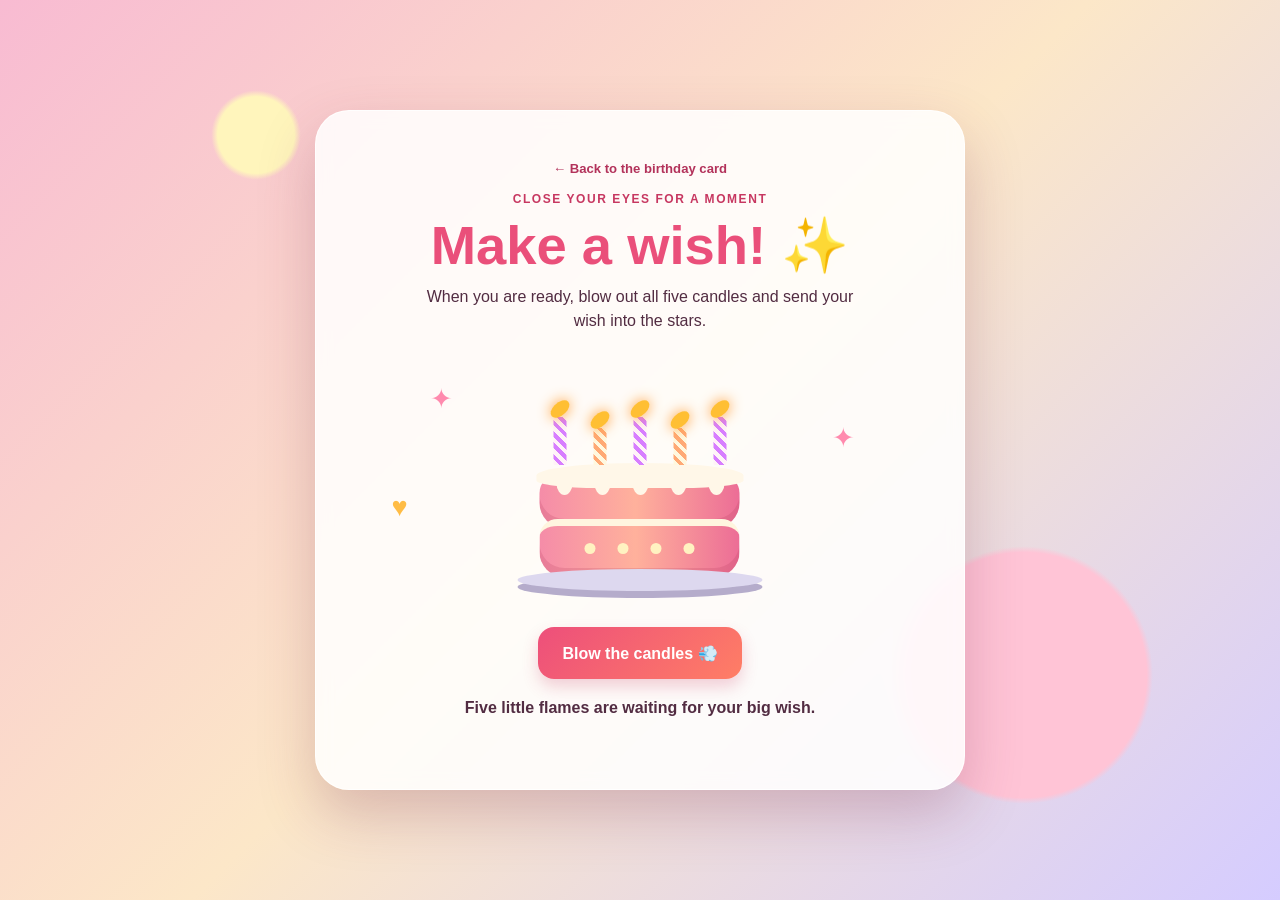
==== cake.html @ 5fec049e "Add birthday website" ====
<!DOCTYPE html>
<html lang="en">
<head>
    <meta charset="UTF-8">
    <meta name="viewport" content="width=device-width, initial-scale=1.0">
    <title>Make a Birthday Wish ✨</title>
    <link rel="stylesheet" href="cake.css">
</head>
<body>
    <main class="wish-card" aria-labelledby="wish-title">
        <a class="back-link" href="index.html">← Back to the birthday card</a>
        <p class="eyebrow">Close your eyes for a moment</p>
        <h1 id="wish-title">Make a wish! <span>✨</span></h1>
        <p class="instruction">When you are ready, blow out all five candles and send your wish into the stars.</p>

        <div class="cake-scene" aria-label="A birthday cake with five lit candles">
            <div class="spark spark-one">✦</div><div class="spark spark-two">✦</div><div class="spark spark-three">♥</div>
            <div class="birthday-cake" id="birthdayCake">
                <div class="candles" aria-hidden="true">
                    <div class="candle candle-one"><i class="flame"></i></div>
                    <div class="candle candle-two"><i class="flame"></i></div>
                    <div class="candle candle-three"><i class="flame"></i></div>
                    <div class="candle candle-four"><i class="flame"></i></div>
                    <div class="candle candle-five"><i class="flame"></i></div>
                </div>
                <div class="frosting"><span></span><span></span><span></span><span></span><span></span></div>
                <div class="cake-layer top-layer"></div>
                <div class="cake-layer bottom-layer"><i></i><i></i><i></i><i></i></div>
                <div class="plate"></div>
            </div>
            <div class="smoke" aria-hidden="true"><i></i><i></i><i></i><i></i><i></i></div>
        </div>

        <button id="blowButton" type="button">Blow the candles 💨</button>
        <p class="wish-message" id="wishMessage" aria-live="polite">Five little flames are waiting for your big wish.</p>
        <button id="againButton" class="again-button" type="button" hidden>Light them again 🔥</button>
    </main>
    <div class="confetti" id="confetti" aria-hidden="true"></div>
    <script src="cake.js"></script>
</body>
</html>
---- cake.css ----
:root { --rose:#ea4f7a; --berry:#ae2852; --cream:#fffaf2; --chocolate:#8f4d55; --ink:#522c42; }
* { box-sizing:border-box; }
body { min-height:100vh; margin:0; display:grid; place-items:center; padding:28px 16px; overflow:hidden; color:var(--ink); font-family:"Trebuchet MS",Arial,sans-serif; background:radial-gradient(circle at 20% 15%,#fff5bc 0 3%,transparent 3.5%),radial-gradient(circle at 80% 75%,#ffc4d6 0 10%,transparent 10.5%),linear-gradient(135deg,#f8bbd2,#fce7c8 50%,#d5ccff); }
.wish-card { position:relative; z-index:2; width:min(100%,650px); padding:clamp(28px,6vw,48px); border:1px solid rgba(255,255,255,.85); border-radius:34px; text-align:center; background:rgba(255,255,255,.86); box-shadow:0 24px 55px rgba(123,45,79,.25); backdrop-filter:blur(8px); animation:arrive .7s cubic-bezier(.2,.8,.2,1) both; }.back-link { display:inline-block; margin-bottom:16px; color:#b3325b; font-size:.82rem; font-weight:700; text-decoration:none; }.back-link:hover { text-decoration:underline; }.eyebrow { margin:0; color:#c73761; font-size:.75rem; font-weight:700; letter-spacing:.13em; text-transform:uppercase; }h1 { margin:8px 0; color:var(--rose); font-size:clamp(2rem,8vw,3.4rem); }h1 span { display:inline-block; animation:twinkle 1.4s ease-in-out infinite alternate; }.instruction { max-width:440px; margin:0 auto; line-height:1.5; }
.cake-scene { position:relative; height:290px; margin:4px auto 0; }.birthday-cake { position:absolute; left:50%; bottom:31px; width:245px; height:205px; transform:translateX(-50%); animation:cake-dance 3.2s ease-in-out infinite; }.cake-layer { position:absolute; left:22px; width:200px; border-radius:18px 18px 25px 25px; background:linear-gradient(90deg,#f58ca8,#ffb19c 48%,#ec6d96); box-shadow:inset 0 -9px rgba(173,50,85,.18); }.top-layer { bottom:68px; height:53px; }.bottom-layer { bottom:19px; height:58px; border-top:7px solid #fff5df; }.bottom-layer i { display:inline-block; width:11px; height:11px; margin:17px 11px; border-radius:50%; background:#fff2c1; }.frosting { position:absolute; z-index:2; bottom:108px; left:19px; width:207px; height:25px; border-radius:50% 50% 30% 30%; background:#fff7e8; }.frosting span { display:inline-block; width:16px; height:24px; margin:8px 11px; border-radius:0 0 50% 50%; background:#fff7e8; }.plate { position:absolute; bottom:5px; left:0; width:245px; height:22px; border-radius:50%; background:#ddd8ef; box-shadow:0 7px 0 #b5accb; }.candles { position:absolute; z-index:3; bottom:131px; left:22px; width:200px; display:flex; justify-content:space-around; align-items:end; }.candle { position:relative; width:13px; height:48px; border-radius:4px 4px 1px 1px; background:repeating-linear-gradient(45deg,#fff3f7,#fff3f7 4px,#d77eff 4px,#d77eff 8px); }.candle:nth-child(even) { height:37px; background:repeating-linear-gradient(45deg,#fff8df,#fff8df 4px,#ffa975 4px,#ffa975 8px); }.flame { position:absolute; left:0; bottom:45px; width:13px; height:22px; border-radius:55% 45% 55% 45%; background:#ffbf33; box-shadow:0 0 14px #ff982d; transform:rotate(45deg); animation:flicker .65s ease-in-out infinite alternate; }.candle:nth-child(even) .flame { bottom:34px; animation-delay:-.3s; }.smoke { position:absolute; left:50%; bottom:204px; z-index:4; width:200px; transform:translateX(-50%); opacity:0; }.smoke i { position:absolute; width:12px; height:18px; border-radius:50%; border:3px solid rgba(100,100,115,.4); }.smoke i:nth-child(1) { left:26px; }.smoke i:nth-child(2) { left:64px; animation-delay:.12s; }.smoke i:nth-child(3) { left:101px; animation-delay:.25s; }.smoke i:nth-child(4) { left:140px; animation-delay:.05s; }.smoke i:nth-child(5) { left:174px; animation-delay:.2s; }
button { min-height:52px; padding:12px 24px; border:0; border-radius:16px; color:#fff; font:700 1rem "Trebuchet MS",Arial,sans-serif; cursor:pointer; background:linear-gradient(135deg,#ed4f7b,#ff7e65); box-shadow:0 8px 16px rgba(197,55,96,.23); transition:transform .2s,box-shadow .2s; }button:hover { transform:translateY(-3px) scale(1.02); box-shadow:0 11px 20px rgba(197,55,96,.3); }button:focus-visible { outline:3px solid #6950c5; outline-offset:3px; }.wish-message { min-height:45px; margin:17px 0 0; font-weight:700; line-height:1.45; }.again-button { margin-top:4px; color:#b1315a; background:#ffe4ec; box-shadow:none; }.again-button:hover { box-shadow:none; }
.spark { position:absolute; z-index:1; color:#ff8aae; font-size:1.7rem; animation:twinkle 1.4s ease-in-out infinite alternate; }.spark-one { top:46px; left:12%; }.spark-two { top:85px; right:11%; animation-delay:-.6s; }.spark-three { top:154px; left:5%; color:#ffbc45; animation-delay:-1s; }.cake-scene.blown .flame { opacity:0; transform:rotate(45deg) scale(.1); transition:opacity .3s,transform .35s; animation:none; }.cake-scene.blown .smoke { opacity:1; }.cake-scene.blown .smoke i { animation:smoke 1.5s ease-out forwards; }.cake-scene.blown .birthday-cake { animation:happy-cake .43s ease-in-out 4; }
.confetti { position:fixed; inset:0; z-index:5; overflow:hidden; pointer-events:none; }.piece { position:absolute; top:-20px; width:10px; height:17px; border-radius:2px; animation:fall 2.1s linear forwards; }
@keyframes arrive { from { opacity:0; transform:translateY(24px) scale(.97); } to { opacity:1; transform:none; } }@keyframes flicker { to { transform:rotate(39deg) scale(.82,1.14); } }@keyframes cake-dance { 50% { transform:translateX(-50%) translateY(-7px) rotate(1deg); } }@keyframes happy-cake { 50% { transform:translateX(-50%) translateY(-19px) rotate(-2deg) scale(1.06); } }@keyframes twinkle { to { transform:scale(1.4) rotate(20deg); opacity:.45; } }@keyframes smoke { to { transform:translateY(-76px) translateX(18px) scale(1.7); opacity:0; } }@keyframes fall { to { transform:translate(var(--drift),110vh) rotate(700deg); opacity:0; } }
@media (max-width:480px) { .wish-card { border-radius:25px; }.cake-scene { transform:scale(.85); margin:-16px auto -10px; }.instruction { font-size:.94rem; } }@media (prefers-reduced-motion:reduce) { *,*::before,*::after { animation-duration:.01ms!important; transition-duration:.01ms!important; } }
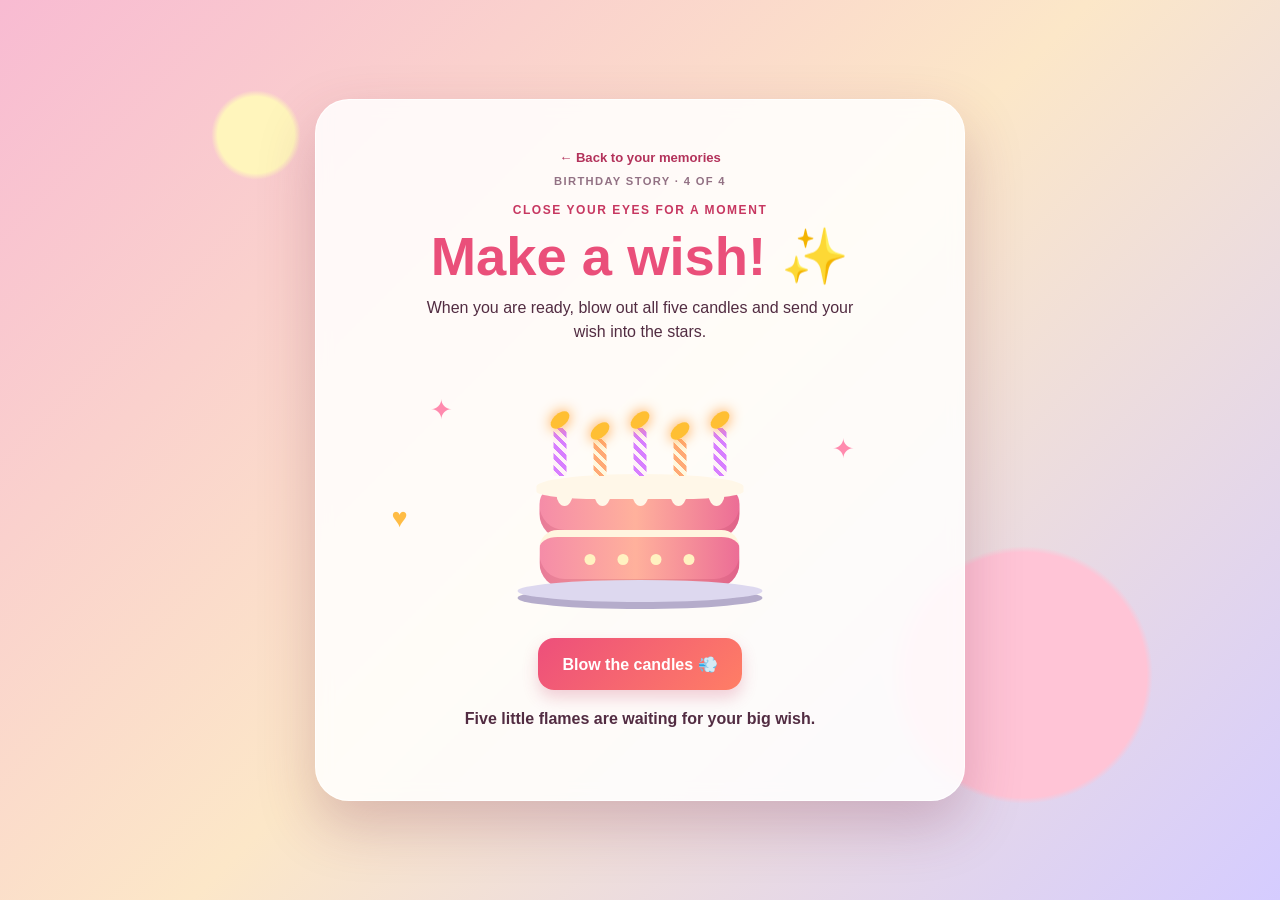
==== commit 713722b9: "Add memories and wishes pages" ====
--- a/cake.html
+++ b/cake.html
@@ -8,7 +8,8 @@
 </head>
 <body>
     <main class="wish-card" aria-labelledby="wish-title">
-        <a class="back-link" href="index.html">← Back to the birthday card</a>
+        <a class="back-link" href="memories.html">← Back to your memories</a>
+        <p class="story-step">Birthday story · 4 of 4</p>
         <p class="eyebrow">Close your eyes for a moment</p>
         <h1 id="wish-title">Make a wish! <span>✨</span></h1>
         <p class="instruction">When you are ready, blow out all five candles and send your wish into the stars.</p>
--- a/cake.css
+++ b/cake.css
@@ -1,7 +1,7 @@
 :root { --rose:#ea4f7a; --berry:#ae2852; --cream:#fffaf2; --chocolate:#8f4d55; --ink:#522c42; }
 * { box-sizing:border-box; }
 body { min-height:100vh; margin:0; display:grid; place-items:center; padding:28px 16px; overflow:hidden; color:var(--ink); font-family:"Trebuchet MS",Arial,sans-serif; background:radial-gradient(circle at 20% 15%,#fff5bc 0 3%,transparent 3.5%),radial-gradient(circle at 80% 75%,#ffc4d6 0 10%,transparent 10.5%),linear-gradient(135deg,#f8bbd2,#fce7c8 50%,#d5ccff); }
-.wish-card { position:relative; z-index:2; width:min(100%,650px); padding:clamp(28px,6vw,48px); border:1px solid rgba(255,255,255,.85); border-radius:34px; text-align:center; background:rgba(255,255,255,.86); box-shadow:0 24px 55px rgba(123,45,79,.25); backdrop-filter:blur(8px); animation:arrive .7s cubic-bezier(.2,.8,.2,1) both; }.back-link { display:inline-block; margin-bottom:16px; color:#b3325b; font-size:.82rem; font-weight:700; text-decoration:none; }.back-link:hover { text-decoration:underline; }.eyebrow { margin:0; color:#c73761; font-size:.75rem; font-weight:700; letter-spacing:.13em; text-transform:uppercase; }h1 { margin:8px 0; color:var(--rose); font-size:clamp(2rem,8vw,3.4rem); }h1 span { display:inline-block; animation:twinkle 1.4s ease-in-out infinite alternate; }.instruction { max-width:440px; margin:0 auto; line-height:1.5; }
+.wish-card { position:relative; z-index:2; width:min(100%,650px); padding:clamp(28px,6vw,48px); border:1px solid rgba(255,255,255,.85); border-radius:34px; text-align:center; background:rgba(255,255,255,.86); box-shadow:0 24px 55px rgba(123,45,79,.25); backdrop-filter:blur(8px); animation:arrive .7s cubic-bezier(.2,.8,.2,1) both; }.back-link { display:inline-block; margin-bottom:10px; color:#b3325b; font-size:.82rem; font-weight:700; text-decoration:none; }.back-link:hover { text-decoration:underline; }.story-step { margin:0 0 16px; color:#927184; font-size:.7rem; font-weight:700; letter-spacing:.12em; text-transform:uppercase; }.eyebrow { margin:0; color:#c73761; font-size:.75rem; font-weight:700; letter-spacing:.13em; text-transform:uppercase; }h1 { margin:8px 0; color:var(--rose); font-size:clamp(2rem,8vw,3.4rem); }h1 span { display:inline-block; animation:twinkle 1.4s ease-in-out infinite alternate; }.instruction { max-width:440px; margin:0 auto; line-height:1.5; }
 .cake-scene { position:relative; height:290px; margin:4px auto 0; }.birthday-cake { position:absolute; left:50%; bottom:31px; width:245px; height:205px; transform:translateX(-50%); animation:cake-dance 3.2s ease-in-out infinite; }.cake-layer { position:absolute; left:22px; width:200px; border-radius:18px 18px 25px 25px; background:linear-gradient(90deg,#f58ca8,#ffb19c 48%,#ec6d96); box-shadow:inset 0 -9px rgba(173,50,85,.18); }.top-layer { bottom:68px; height:53px; }.bottom-layer { bottom:19px; height:58px; border-top:7px solid #fff5df; }.bottom-layer i { display:inline-block; width:11px; height:11px; margin:17px 11px; border-radius:50%; background:#fff2c1; }.frosting { position:absolute; z-index:2; bottom:108px; left:19px; width:207px; height:25px; border-radius:50% 50% 30% 30%; background:#fff7e8; }.frosting span { display:inline-block; width:16px; height:24px; margin:8px 11px; border-radius:0 0 50% 50%; background:#fff7e8; }.plate { position:absolute; bottom:5px; left:0; width:245px; height:22px; border-radius:50%; background:#ddd8ef; box-shadow:0 7px 0 #b5accb; }.candles { position:absolute; z-index:3; bottom:131px; left:22px; width:200px; display:flex; justify-content:space-around; align-items:end; }.candle { position:relative; width:13px; height:48px; border-radius:4px 4px 1px 1px; background:repeating-linear-gradient(45deg,#fff3f7,#fff3f7 4px,#d77eff 4px,#d77eff 8px); }.candle:nth-child(even) { height:37px; background:repeating-linear-gradient(45deg,#fff8df,#fff8df 4px,#ffa975 4px,#ffa975 8px); }.flame { position:absolute; left:0; bottom:45px; width:13px; height:22px; border-radius:55% 45% 55% 45%; background:#ffbf33; box-shadow:0 0 14px #ff982d; transform:rotate(45deg); animation:flicker .65s ease-in-out infinite alternate; }.candle:nth-child(even) .flame { bottom:34px; animation-delay:-.3s; }.smoke { position:absolute; left:50%; bottom:204px; z-index:4; width:200px; transform:translateX(-50%); opacity:0; }.smoke i { position:absolute; width:12px; height:18px; border-radius:50%; border:3px solid rgba(100,100,115,.4); }.smoke i:nth-child(1) { left:26px; }.smoke i:nth-child(2) { left:64px; animation-delay:.12s; }.smoke i:nth-child(3) { left:101px; animation-delay:.25s; }.smoke i:nth-child(4) { left:140px; animation-delay:.05s; }.smoke i:nth-child(5) { left:174px; animation-delay:.2s; }
 button { min-height:52px; padding:12px 24px; border:0; border-radius:16px; color:#fff; font:700 1rem "Trebuchet MS",Arial,sans-serif; cursor:pointer; background:linear-gradient(135deg,#ed4f7b,#ff7e65); box-shadow:0 8px 16px rgba(197,55,96,.23); transition:transform .2s,box-shadow .2s; }button:hover { transform:translateY(-3px) scale(1.02); box-shadow:0 11px 20px rgba(197,55,96,.3); }button:focus-visible { outline:3px solid #6950c5; outline-offset:3px; }.wish-message { min-height:45px; margin:17px 0 0; font-weight:700; line-height:1.45; }.again-button { margin-top:4px; color:#b1315a; background:#ffe4ec; box-shadow:none; }.again-button:hover { box-shadow:none; }
 .spark { position:absolute; z-index:1; color:#ff8aae; font-size:1.7rem; animation:twinkle 1.4s ease-in-out infinite alternate; }.spark-one { top:46px; left:12%; }.spark-two { top:85px; right:11%; animation-delay:-.6s; }.spark-three { top:154px; left:5%; color:#ffbc45; animation-delay:-1s; }.cake-scene.blown .flame { opacity:0; transform:rotate(45deg) scale(.1); transition:opacity .3s,transform .35s; animation:none; }.cake-scene.blown .smoke { opacity:1; }.cake-scene.blown .smoke i { animation:smoke 1.5s ease-out forwards; }.cake-scene.blown .birthday-cake { animation:happy-cake .43s ease-in-out 4; }
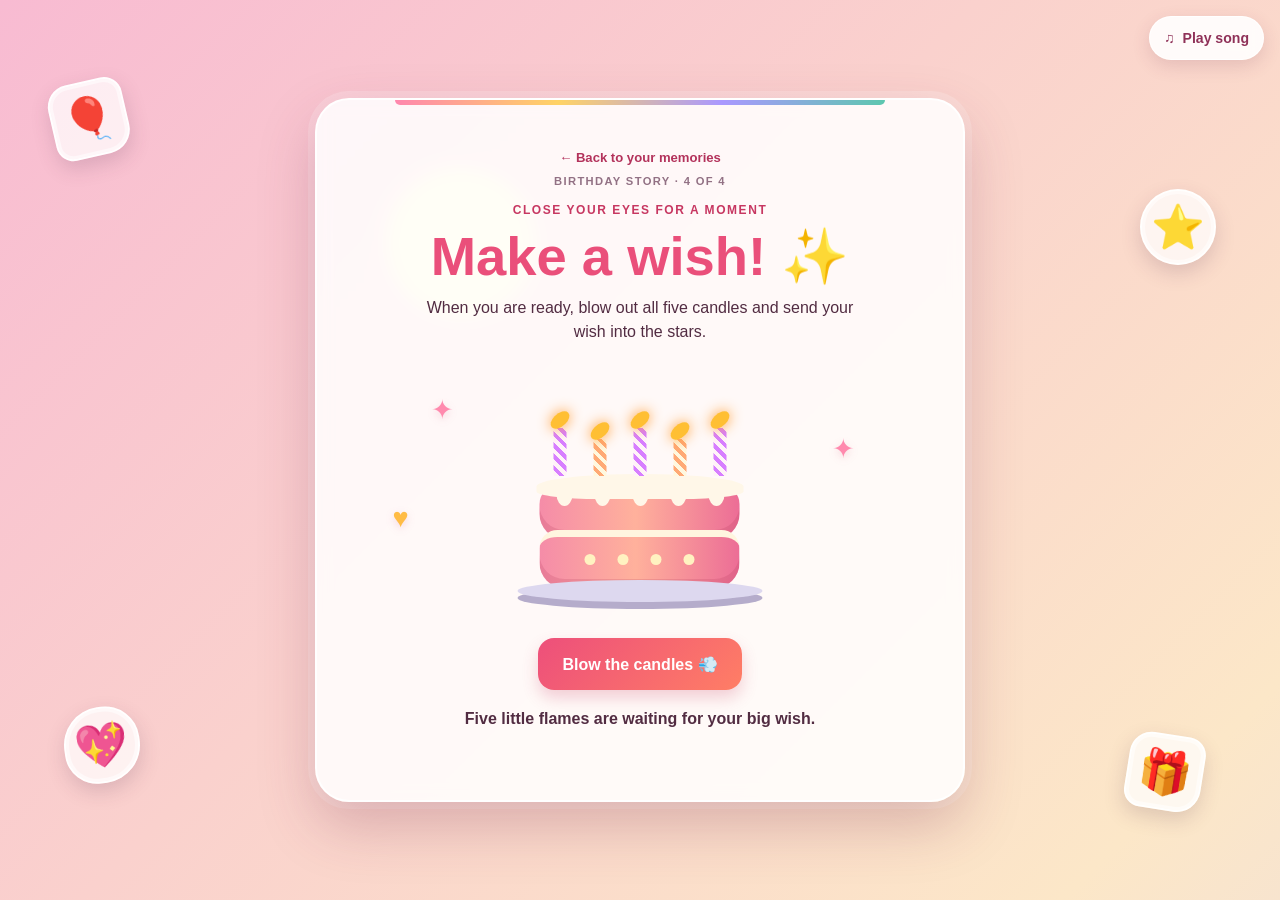
==== commit 2fb11e9b: "feat: add animated birthday celebration Co-authored-by: Copilot <223556219+Copilot@users.noreply.git" ====
--- a/cake.html
+++ b/cake.html
@@ -7,6 +7,16 @@
     <link rel="stylesheet" href="cake.css">
 </head>
 <body>
+    <div class="corner-stickers" aria-hidden="true">
+        <span class="corner-sticker sticker-balloon">🎈</span>
+        <span class="corner-sticker sticker-star">⭐</span>
+        <span class="corner-sticker sticker-gift">🎁</span>
+        <span class="corner-sticker sticker-heart">💖</span>
+    </div>
+    <button class="music-toggle" type="button" aria-pressed="false" aria-label="Play birthday song">
+        <span aria-hidden="true">♫</span><span class="music-label">Play song</span>
+    </button>
+    <p class="music-status" role="status" aria-live="polite"></p>
     <main class="wish-card" aria-labelledby="wish-title">
         <a class="back-link" href="memories.html">← Back to your memories</a>
         <p class="story-step">Birthday story · 4 of 4</p>
@@ -38,5 +48,7 @@
     </main>
     <div class="confetti" id="confetti" aria-hidden="true"></div>
     <script src="cake.js"></script>
+    <script src="page-transitions.js"></script>
+    <script src="music.js"></script>
 </body>
 </html>
--- a/cake.css
+++ b/cake.css
@@ -2,9 +2,37 @@
 * { box-sizing:border-box; }
 body { min-height:100vh; margin:0; display:grid; place-items:center; padding:28px 16px; overflow:hidden; color:var(--ink); font-family:"Trebuchet MS",Arial,sans-serif; background:radial-gradient(circle at 20% 15%,#fff5bc 0 3%,transparent 3.5%),radial-gradient(circle at 80% 75%,#ffc4d6 0 10%,transparent 10.5%),linear-gradient(135deg,#f8bbd2,#fce7c8 50%,#d5ccff); }
 .wish-card { position:relative; z-index:2; width:min(100%,650px); padding:clamp(28px,6vw,48px); border:1px solid rgba(255,255,255,.85); border-radius:34px; text-align:center; background:rgba(255,255,255,.86); box-shadow:0 24px 55px rgba(123,45,79,.25); backdrop-filter:blur(8px); animation:arrive .7s cubic-bezier(.2,.8,.2,1) both; }.back-link { display:inline-block; margin-bottom:10px; color:#b3325b; font-size:.82rem; font-weight:700; text-decoration:none; }.back-link:hover { text-decoration:underline; }.story-step { margin:0 0 16px; color:#927184; font-size:.7rem; font-weight:700; letter-spacing:.12em; text-transform:uppercase; }.eyebrow { margin:0; color:#c73761; font-size:.75rem; font-weight:700; letter-spacing:.13em; text-transform:uppercase; }h1 { margin:8px 0; color:var(--rose); font-size:clamp(2rem,8vw,3.4rem); }h1 span { display:inline-block; animation:twinkle 1.4s ease-in-out infinite alternate; }.instruction { max-width:440px; margin:0 auto; line-height:1.5; }
-.cake-scene { position:relative; height:290px; margin:4px auto 0; }.birthday-cake { position:absolute; left:50%; bottom:31px; width:245px; height:205px; transform:translateX(-50%); animation:cake-dance 3.2s ease-in-out infinite; }.cake-layer { position:absolute; left:22px; width:200px; border-radius:18px 18px 25px 25px; background:linear-gradient(90deg,#f58ca8,#ffb19c 48%,#ec6d96); box-shadow:inset 0 -9px rgba(173,50,85,.18); }.top-layer { bottom:68px; height:53px; }.bottom-layer { bottom:19px; height:58px; border-top:7px solid #fff5df; }.bottom-layer i { display:inline-block; width:11px; height:11px; margin:17px 11px; border-radius:50%; background:#fff2c1; }.frosting { position:absolute; z-index:2; bottom:108px; left:19px; width:207px; height:25px; border-radius:50% 50% 30% 30%; background:#fff7e8; }.frosting span { display:inline-block; width:16px; height:24px; margin:8px 11px; border-radius:0 0 50% 50%; background:#fff7e8; }.plate { position:absolute; bottom:5px; left:0; width:245px; height:22px; border-radius:50%; background:#ddd8ef; box-shadow:0 7px 0 #b5accb; }.candles { position:absolute; z-index:3; bottom:131px; left:22px; width:200px; display:flex; justify-content:space-around; align-items:end; }.candle { position:relative; width:13px; height:48px; border-radius:4px 4px 1px 1px; background:repeating-linear-gradient(45deg,#fff3f7,#fff3f7 4px,#d77eff 4px,#d77eff 8px); }.candle:nth-child(even) { height:37px; background:repeating-linear-gradient(45deg,#fff8df,#fff8df 4px,#ffa975 4px,#ffa975 8px); }.flame { position:absolute; left:0; bottom:45px; width:13px; height:22px; border-radius:55% 45% 55% 45%; background:#ffbf33; box-shadow:0 0 14px #ff982d; transform:rotate(45deg); animation:flicker .65s ease-in-out infinite alternate; }.candle:nth-child(even) .flame { bottom:34px; animation-delay:-.3s; }.smoke { position:absolute; left:50%; bottom:204px; z-index:4; width:200px; transform:translateX(-50%); opacity:0; }.smoke i { position:absolute; width:12px; height:18px; border-radius:50%; border:3px solid rgba(100,100,115,.4); }.smoke i:nth-child(1) { left:26px; }.smoke i:nth-child(2) { left:64px; animation-delay:.12s; }.smoke i:nth-child(3) { left:101px; animation-delay:.25s; }.smoke i:nth-child(4) { left:140px; animation-delay:.05s; }.smoke i:nth-child(5) { left:174px; animation-delay:.2s; }
+.cake-scene { position:relative; height:290px; margin:4px auto 0; }
+.birthday-cake { position:absolute; left:50%; bottom:31px; width:245px; height:205px; transform:translateX(-50%); animation:cake-dance 3.2s ease-in-out infinite; }
+.cake-layer { position:absolute; left:22px; width:200px; border-radius:18px 18px 25px 25px; background:linear-gradient(90deg,#f58ca8,#ffb19c 48%,#ec6d96); box-shadow:inset 0 -9px rgba(173,50,85,.18); }
+.top-layer { bottom:68px; height:53px; opacity:0; animation:cake-build .55s 1.05s cubic-bezier(.2,.8,.2,1) forwards; }
+.bottom-layer { bottom:19px; height:58px; border-top:7px solid #fff5df; opacity:0; animation:cake-build .55s .55s cubic-bezier(.2,.8,.2,1) forwards; }
+.bottom-layer i { display:inline-block; width:11px; height:11px; margin:17px 11px; border-radius:50%; background:#fff2c1; }
+.frosting { position:absolute; z-index:2; bottom:108px; left:19px; width:207px; height:25px; border-radius:50% 50% 30% 30%; background:#fff7e8; opacity:0; animation:cake-build .48s 1.55s cubic-bezier(.2,.8,.2,1) forwards; }
+.frosting span { display:inline-block; width:16px; height:24px; margin:8px 11px; border-radius:0 0 50% 50%; background:#fff7e8; }
+.plate { position:absolute; bottom:5px; left:0; width:245px; height:22px; border-radius:50%; background:#ddd8ef; box-shadow:0 7px 0 #b5accb; transform:translateY(12px) scaleX(.55); opacity:0; animation:plate-build .45s .2s ease-out forwards; }
+.candles { position:absolute; z-index:3; bottom:131px; left:22px; width:200px; display:flex; justify-content:space-around; align-items:end; opacity:0; animation:cake-build .45s 2s cubic-bezier(.2,.8,.2,1) forwards; }
+.candle { position:relative; width:13px; height:48px; border-radius:4px 4px 1px 1px; background:repeating-linear-gradient(45deg,#fff3f7,#fff3f7 4px,#d77eff 4px,#d77eff 8px); }
+.candle:nth-child(even) { height:37px; background:repeating-linear-gradient(45deg,#fff8df,#fff8df 4px,#ffa975 4px,#ffa975 8px); }
+.flame { position:absolute; left:0; bottom:45px; width:13px; height:22px; border-radius:55% 45% 55% 45%; background:#ffbf33; box-shadow:0 0 14px #ff982d; transform:rotate(45deg); animation:flicker .65s ease-in-out infinite alternate; }
+.candle:nth-child(even) .flame { bottom:34px; animation-delay:-.3s; }
+.smoke { position:absolute; left:50%; bottom:204px; z-index:4; width:200px; transform:translateX(-50%); opacity:0; }
+.smoke i { position:absolute; width:12px; height:18px; border-radius:50%; border:3px solid rgba(100,100,115,.4); }
+.smoke i:nth-child(1) { left:26px; }
+.smoke i:nth-child(2) { left:64px; animation-delay:.12s; }
+.smoke i:nth-child(3) { left:101px; animation-delay:.25s; }
+.smoke i:nth-child(4) { left:140px; animation-delay:.05s; }
+.smoke i:nth-child(5) { left:174px; animation-delay:.2s; }
 button { min-height:52px; padding:12px 24px; border:0; border-radius:16px; color:#fff; font:700 1rem "Trebuchet MS",Arial,sans-serif; cursor:pointer; background:linear-gradient(135deg,#ed4f7b,#ff7e65); box-shadow:0 8px 16px rgba(197,55,96,.23); transition:transform .2s,box-shadow .2s; }button:hover { transform:translateY(-3px) scale(1.02); box-shadow:0 11px 20px rgba(197,55,96,.3); }button:focus-visible { outline:3px solid #6950c5; outline-offset:3px; }.wish-message { min-height:45px; margin:17px 0 0; font-weight:700; line-height:1.45; }.again-button { margin-top:4px; color:#b1315a; background:#ffe4ec; box-shadow:none; }.again-button:hover { box-shadow:none; }
-.spark { position:absolute; z-index:1; color:#ff8aae; font-size:1.7rem; animation:twinkle 1.4s ease-in-out infinite alternate; }.spark-one { top:46px; left:12%; }.spark-two { top:85px; right:11%; animation-delay:-.6s; }.spark-three { top:154px; left:5%; color:#ffbc45; animation-delay:-1s; }.cake-scene.blown .flame { opacity:0; transform:rotate(45deg) scale(.1); transition:opacity .3s,transform .35s; animation:none; }.cake-scene.blown .smoke { opacity:1; }.cake-scene.blown .smoke i { animation:smoke 1.5s ease-out forwards; }.cake-scene.blown .birthday-cake { animation:happy-cake .43s ease-in-out 4; }
+.music-toggle { position:fixed; z-index:10; top:16px; right:16px; display:inline-flex; align-items:center; gap:8px; min-height:44px; padding:9px 14px; border:1px solid rgba(255,255,255,.9); border-radius:24px; color:#8f3158; font:700 .88rem "Trebuchet MS",Arial,sans-serif; cursor:pointer; background:rgba(255,255,255,.9); box-shadow:0 6px 18px rgba(119,51,79,.16); backdrop-filter:blur(8px); }.music-toggle:focus-visible { outline:3px solid #6950c5; outline-offset:3px; }.music-toggle:disabled { cursor:not-allowed; opacity:.65; }.music-toggle[aria-pressed="true"] span:first-child { animation:music-note .8s ease-in-out infinite alternate; }.music-status { position:fixed; width:1px; height:1px; padding:0; margin:-1px; overflow:hidden; clip:rect(0,0,0,0); white-space:nowrap; border:0; }
+.corner-stickers { position:fixed; z-index:3; inset:0; overflow:hidden; pointer-events:none; }
+.corner-sticker { position:absolute; display:grid; width:clamp(48px,7vw,76px); aspect-ratio:1; place-items:center; border:2px solid rgba(255,255,255,.95); border-radius:22px 18px 24px 17px; background:rgba(255,255,255,.72); box-shadow:0 8px 20px rgba(91,52,83,.18),inset 0 0 0 3px rgba(255,255,255,.52); font-size:clamp(1.7rem,3.8vw,2.7rem); animation:sticker-float 4s ease-in-out infinite; }
+.sticker-balloon { top:9%; left:4%; transform:rotate(-13deg); }.sticker-star { top:21%; right:5%; border-radius:50%; animation-delay:-1s; }.sticker-gift { right:6%; bottom:10%; transform:rotate(9deg); animation-delay:-2s; }.sticker-heart { left:5%; bottom:13%; border-radius:50% 45% 50% 42%; transform:rotate(-8deg); animation-delay:-3s; }
+body { background-size:180% 180%; animation:party-background 18s ease-in-out infinite alternate; }
+.wish-card { border:2px solid rgba(255,255,255,.95); box-shadow:0 24px 55px rgba(123,45,79,.25),0 0 0 7px rgba(255,255,255,.18); }
+.wish-card::before { position:absolute; top:0; left:12%; width:76%; height:5px; border-radius:0 0 8px 8px; background:linear-gradient(90deg,#ff87ae,#ffd366,#aa98ff,#5dc7af); content:""; }
+.spark { position:absolute; z-index:1; color:#ff8aae; font-size:1.7rem; filter:drop-shadow(0 3px 4px rgba(199,55,97,.17)); animation:twinkle 1.4s ease-in-out infinite alternate; }.spark-one { top:46px; left:12%; }.spark-two { top:85px; right:11%; animation-delay:-.6s; }.spark-three { top:154px; left:5%; color:#ffbc45; animation-delay:-1s; }.cake-scene.blown .flame { opacity:0; transform:rotate(45deg) scale(.1); transition:opacity .3s,transform .35s; animation:none; }.cake-scene.blown .smoke { opacity:1; }.cake-scene.blown .smoke i { animation:smoke 1.5s ease-out forwards; }.cake-scene.blown .birthday-cake { animation:happy-cake .43s ease-in-out 4; }
 .confetti { position:fixed; inset:0; z-index:5; overflow:hidden; pointer-events:none; }.piece { position:absolute; top:-20px; width:10px; height:17px; border-radius:2px; animation:fall 2.1s linear forwards; }
-@keyframes arrive { from { opacity:0; transform:translateY(24px) scale(.97); } to { opacity:1; transform:none; } }@keyframes flicker { to { transform:rotate(39deg) scale(.82,1.14); } }@keyframes cake-dance { 50% { transform:translateX(-50%) translateY(-7px) rotate(1deg); } }@keyframes happy-cake { 50% { transform:translateX(-50%) translateY(-19px) rotate(-2deg) scale(1.06); } }@keyframes twinkle { to { transform:scale(1.4) rotate(20deg); opacity:.45; } }@keyframes smoke { to { transform:translateY(-76px) translateX(18px) scale(1.7); opacity:0; } }@keyframes fall { to { transform:translate(var(--drift),110vh) rotate(700deg); opacity:0; } }
-@media (max-width:480px) { .wish-card { border-radius:25px; }.cake-scene { transform:scale(.85); margin:-16px auto -10px; }.instruction { font-size:.94rem; } }@media (prefers-reduced-motion:reduce) { *,*::before,*::after { animation-duration:.01ms!important; transition-duration:.01ms!important; } }
+body.page-leaving main { animation:page-exit .35s ease-in forwards!important; }
+@keyframes arrive { from { opacity:0; transform:translateY(24px) scale(.97); } to { opacity:1; transform:none; } }@keyframes cake-build { from { opacity:0; transform:translateY(34px) scale(.88); } to { opacity:1; transform:translateY(0) scale(1); } }@keyframes plate-build { to { opacity:1; transform:translateY(0) scaleX(1); } }@keyframes flicker { to { transform:rotate(39deg) scale(.82,1.14); } }@keyframes cake-dance { 50% { transform:translateX(-50%) translateY(-7px) rotate(1deg); } }@keyframes happy-cake { 50% { transform:translateX(-50%) translateY(-19px) rotate(-2deg) scale(1.06); } }@keyframes twinkle { to { transform:scale(1.4) rotate(20deg); opacity:.45; } }@keyframes smoke { to { transform:translateY(-76px) translateX(18px) scale(1.7); opacity:0; } }@keyframes fall { to { transform:translate(var(--drift),110vh) rotate(700deg); opacity:0; } }@keyframes music-note { to { transform:translateY(-3px) rotate(12deg); } }@keyframes page-exit { to { opacity:0; transform:translateY(-15px) scale(.98); } }@keyframes sticker-float { 0%,100% { translate:0 0; rotate:-3deg; } 50% { translate:0 -12px; rotate:4deg; } }@keyframes party-background { to { background-position:100% 80%; } }
+@media (max-width:480px) { .wish-card { border-radius:25px; }.cake-scene { transform:scale(.85); margin:-16px auto -10px; }.instruction { font-size:.94rem; }.corner-sticker { width:46px; border-radius:15px; }.sticker-balloon { top:5%; left:2%; }.sticker-star { top:15%; right:2%; }.sticker-gift { right:2%; bottom:4%; }.sticker-heart { left:2%; bottom:5%; } }@media (prefers-reduced-motion:reduce) { *,*::before,*::after { animation-duration:.01ms!important; animation-delay:0s!important; transition-duration:.01ms!important; } }
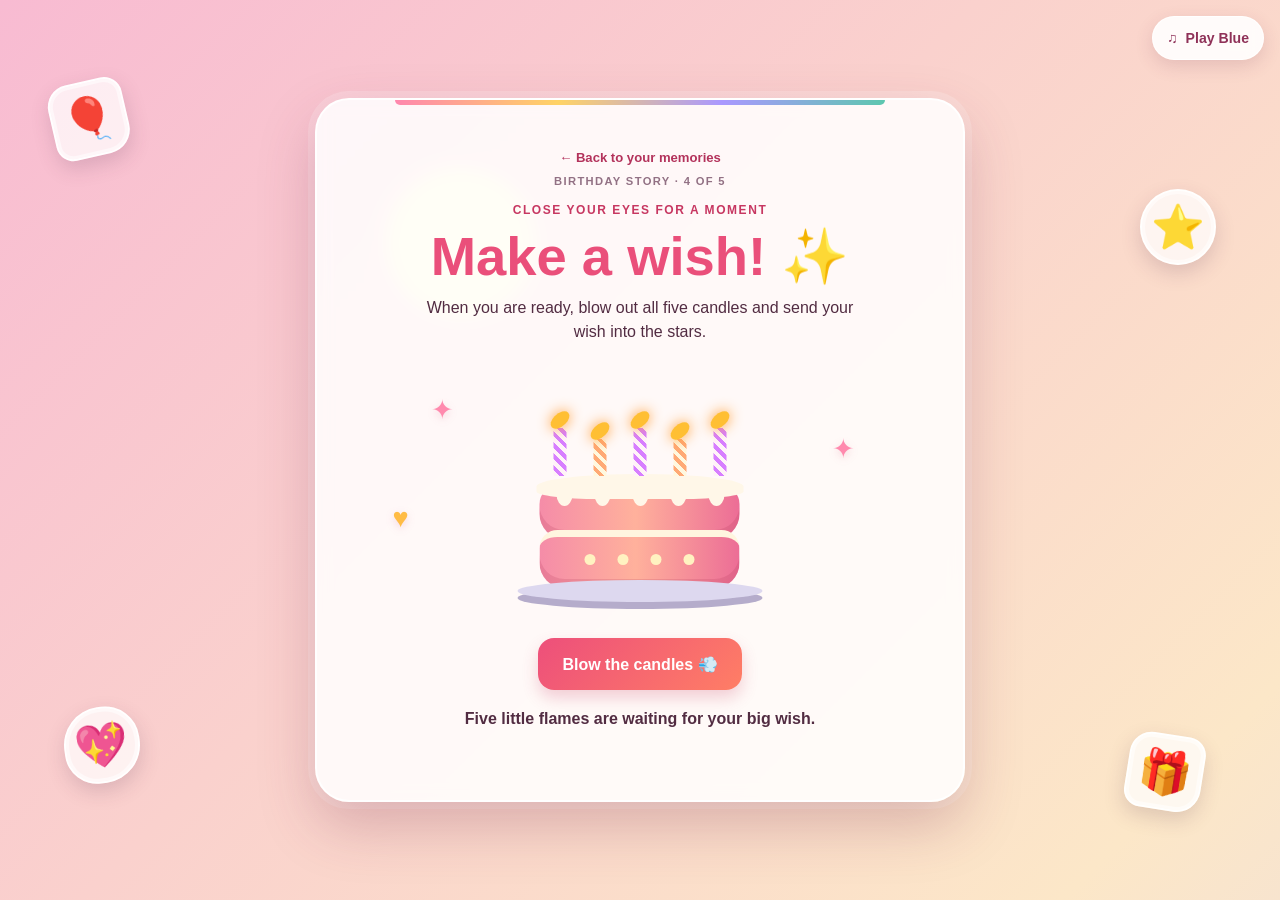
==== commit b1a09b78: "Redesign memory slides and add final birthday card" ====
--- a/cake.html
+++ b/cake.html
@@ -19,7 +19,7 @@
     <p class="music-status" role="status" aria-live="polite"></p>
     <main class="wish-card" aria-labelledby="wish-title">
         <a class="back-link" href="memories.html">← Back to your memories</a>
-        <p class="story-step">Birthday story · 4 of 4</p>
+        <p class="story-step">Birthday story · 4 of 5</p>
         <p class="eyebrow">Close your eyes for a moment</p>
         <h1 id="wish-title">Make a wish! <span>✨</span></h1>
         <p class="instruction">When you are ready, blow out all five candles and send your wish into the stars.</p>
@@ -45,6 +45,7 @@
         <button id="blowButton" type="button">Blow the candles 💨</button>
         <p class="wish-message" id="wishMessage" aria-live="polite">Five little flames are waiting for your big wish.</p>
         <button id="againButton" class="again-button" type="button" hidden>Light them again 🔥</button>
+        <a id="finalLink" class="cake-final-link" href="final.html" hidden>One last message &#x2192;</a>
     </main>
     <div class="confetti" id="confetti" aria-hidden="true"></div>
     <script src="cake.js"></script>
--- a/cake.css
+++ b/cake.css
@@ -36,3 +36,7 @@
 body.page-leaving main { animation:page-exit .35s ease-in forwards!important; }
 @keyframes arrive { from { opacity:0; transform:translateY(24px) scale(.97); } to { opacity:1; transform:none; } }@keyframes cake-build { from { opacity:0; transform:translateY(34px) scale(.88); } to { opacity:1; transform:translateY(0) scale(1); } }@keyframes plate-build { to { opacity:1; transform:translateY(0) scaleX(1); } }@keyframes flicker { to { transform:rotate(39deg) scale(.82,1.14); } }@keyframes cake-dance { 50% { transform:translateX(-50%) translateY(-7px) rotate(1deg); } }@keyframes happy-cake { 50% { transform:translateX(-50%) translateY(-19px) rotate(-2deg) scale(1.06); } }@keyframes twinkle { to { transform:scale(1.4) rotate(20deg); opacity:.45; } }@keyframes smoke { to { transform:translateY(-76px) translateX(18px) scale(1.7); opacity:0; } }@keyframes fall { to { transform:translate(var(--drift),110vh) rotate(700deg); opacity:0; } }@keyframes music-note { to { transform:translateY(-3px) rotate(12deg); } }@keyframes page-exit { to { opacity:0; transform:translateY(-15px) scale(.98); } }@keyframes sticker-float { 0%,100% { translate:0 0; rotate:-3deg; } 50% { translate:0 -12px; rotate:4deg; } }@keyframes party-background { to { background-position:100% 80%; } }
 @media (max-width:480px) { .wish-card { border-radius:25px; }.cake-scene { transform:scale(.85); margin:-16px auto -10px; }.instruction { font-size:.94rem; }.corner-sticker { width:46px; border-radius:15px; }.sticker-balloon { top:5%; left:2%; }.sticker-star { top:15%; right:2%; }.sticker-gift { right:2%; bottom:4%; }.sticker-heart { left:2%; bottom:5%; } }@media (prefers-reduced-motion:reduce) { *,*::before,*::after { animation-duration:.01ms!important; animation-delay:0s!important; transition-duration:.01ms!important; } }
+
+.cake-final-link { display:inline-flex; align-items:center; justify-content:center; min-height:46px; margin:16px auto 0; padding:11px 22px; border-radius:14px; color:#fff; background:linear-gradient(135deg,#ec4d7a,#ff8064); box-shadow:0 9px 18px rgba(196,57,95,.25); font-weight:700; text-decoration:none; }
+.cake-final-link[hidden] { display:none; }
+.cake-final-link:focus-visible { outline:3px solid #7865d8; outline-offset:4px; }
